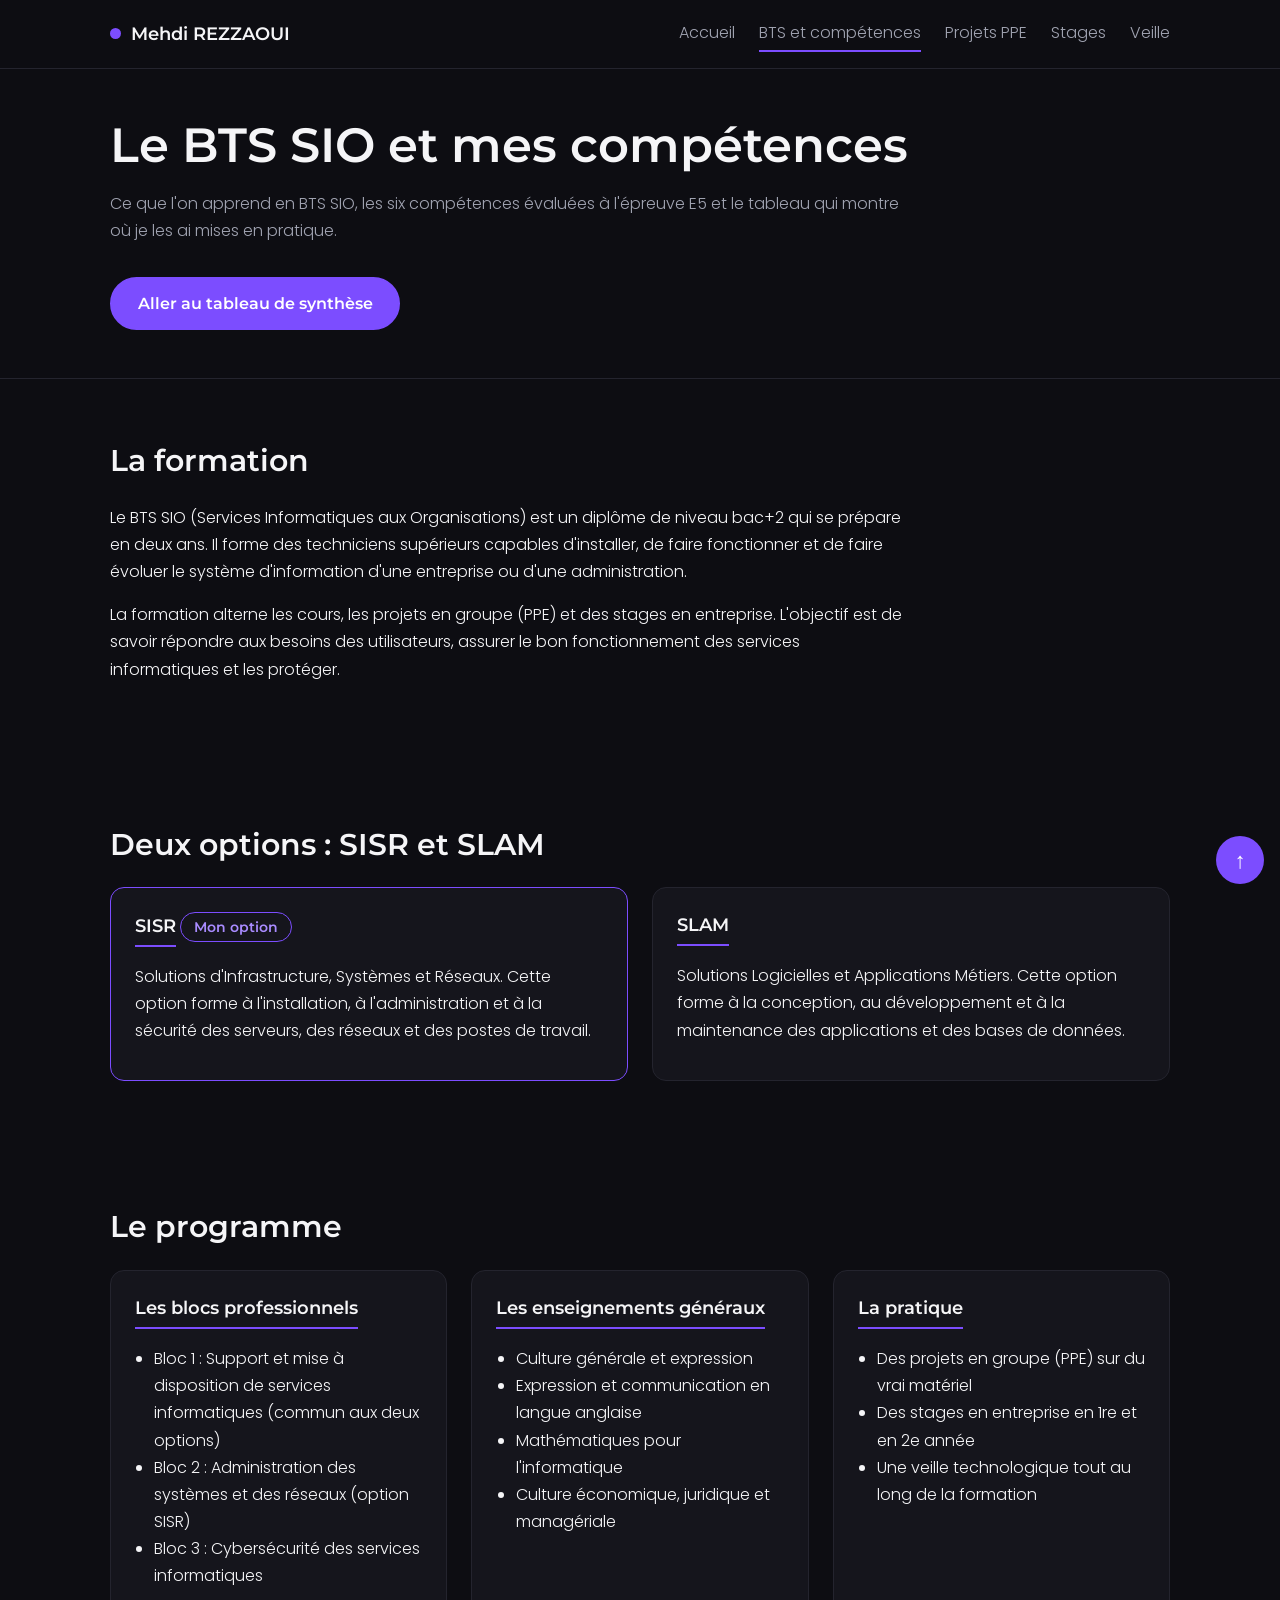
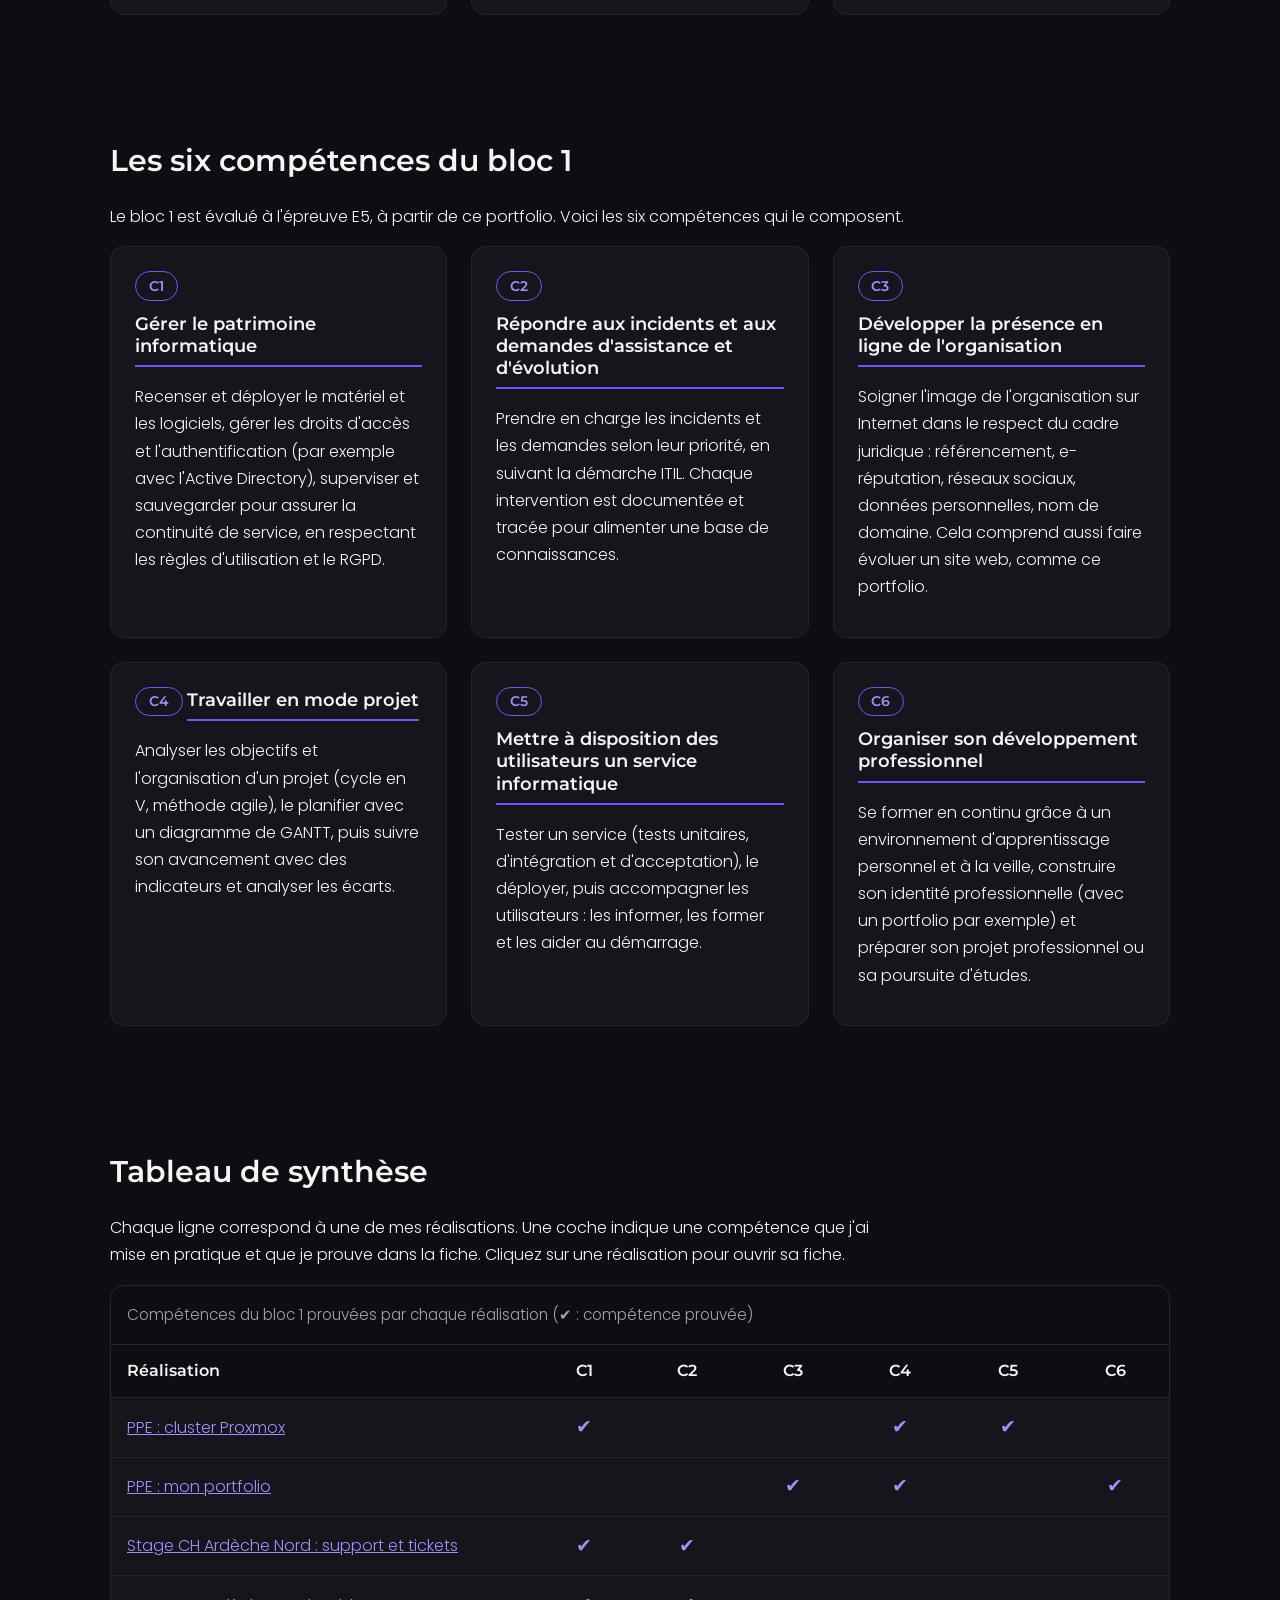
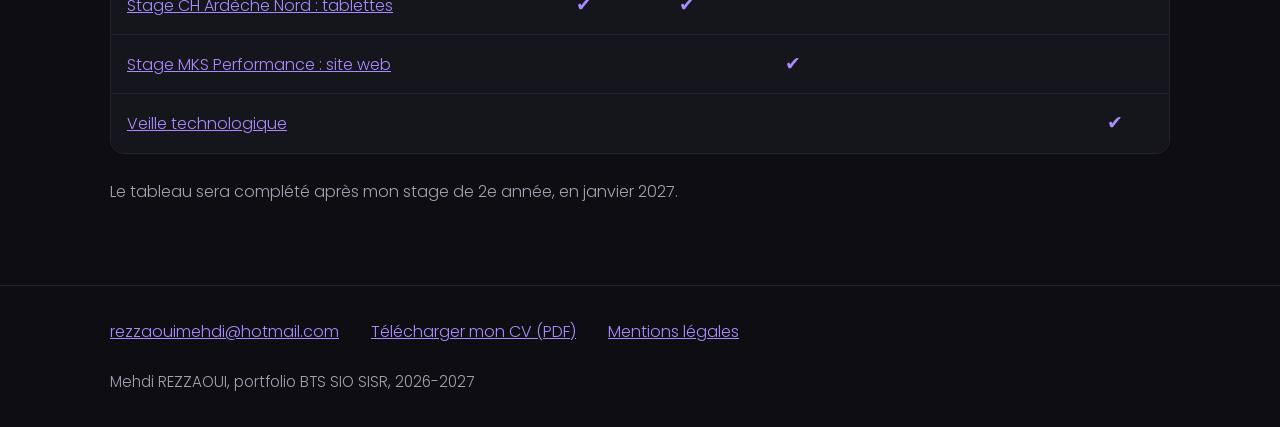
==== bts-competences.html @ 7f015b5b "Page BTS et compétences : formation, options, six compétences du bloc 1 et tableau de synthèse Co-Au" ====
<!DOCTYPE html>
<html lang="fr">
<head>
    <meta charset="UTF-8">
    <meta name="viewport" content="width=device-width, initial-scale=1.0">
    <title>BTS et compétences | Mehdi REZZAOUI | Portfolio BTS SIO SISR</title>
    <meta name="description" content="Le BTS SIO option SISR, les six compétences du bloc 1 évaluées à l'épreuve E5 et le tableau de synthèse qui les relie à mes projets et à mes stages.">

    <!-- Aperçu du lien quand on le partage (LinkedIn, messageries) -->
    <meta property="og:type" content="website">
    <meta property="og:locale" content="fr_FR">
    <meta property="og:title" content="BTS et compétences | Mehdi REZZAOUI">
    <meta property="og:description" content="Le BTS SIO option SISR, les six compétences du bloc 1 évaluées à l'épreuve E5 et le tableau de synthèse qui les relie à mes projets et à mes stages.">

    <link rel="stylesheet" href="css/style.css">
</head>
<body>

    <!-- ===== En-tête et menu (identique sur toutes les pages) ===== -->
    <header class="entete" id="haut">
        <div class="conteneur entete-contenu">
            <a href="index.html" class="nom-site"><span class="point"></span>Mehdi REZZAOUI</a>

            <button class="bouton-menu" id="bouton-menu" type="button" aria-expanded="false" aria-controls="menu">Menu</button>

            <nav class="menu" id="menu" aria-label="Menu principal">
                <ul class="menu-liste" id="menu-liste">
                    <li><a href="index.html">Accueil</a></li>
                    <li><a href="bts-competences.html" class="actif" aria-current="page">BTS et compétences</a></li>
                    <li><a href="projets-ppe.html">Projets PPE</a></li>
                    <li><a href="stages.html">Stages</a></li>
                    <li><a href="veille.html">Veille</a></li>
                </ul>
            </nav>
        </div>
    </header>

    <main>

        <!-- ===== Titre de la page ===== -->
        <section class="titre-page">
            <div class="conteneur">
                <h1>Le BTS SIO et mes compétences</h1>
                <p class="texte-large texte-secondaire">Ce que l'on apprend en BTS SIO, les six compétences évaluées à l'épreuve E5 et le tableau qui montre où je les ai mises en pratique.</p>
                <div class="boutons">
                    <a href="#synthese" class="bouton">Aller au tableau de synthèse</a>
                </div>
            </div>
        </section>

        <!-- ===== La formation ===== -->
        <section class="section" id="formation">
            <div class="conteneur">
                <h2>La formation</h2>
                <div class="texte-large">
                    <p>Le BTS SIO (Services Informatiques aux Organisations) est un diplôme de niveau bac+2 qui se prépare en deux ans. Il forme des techniciens supérieurs capables d'installer, de faire fonctionner et de faire évoluer le système d'information d'une entreprise ou d'une administration.</p>
                    <p>La formation alterne les cours, les projets en groupe (PPE) et des stages en entreprise. L'objectif est de savoir répondre aux besoins des utilisateurs, assurer le bon fonctionnement des services informatiques et les protéger.</p>
                </div>
            </div>
        </section>

        <!-- ===== Les deux options ===== -->
        <section class="section" id="options">
            <div class="conteneur">
                <h2>Deux options : SISR et SLAM</h2>
                <div class="grille">
                    <article class="carte carte-mise-en-avant">
                        <h3>SISR</h3>
                        <p class="etiquette">Mon option</p>
                        <p>Solutions d'Infrastructure, Systèmes et Réseaux. Cette option forme à l'installation, à l'administration et à la sécurité des serveurs, des réseaux et des postes de travail.</p>
                    </article>
                    <article class="carte">
                        <h3>SLAM</h3>
                        <p>Solutions Logicielles et Applications Métiers. Cette option forme à la conception, au développement et à la maintenance des applications et des bases de données.</p>
                    </article>
                </div>
            </div>
        </section>

        <!-- ===== Le programme ===== -->
        <section class="section" id="programme">
            <div class="conteneur">
                <h2>Le programme</h2>
                <div class="grille">
                    <article class="carte">
                        <h3>Les blocs professionnels</h3>
                        <ul>
                            <li>Bloc 1 : Support et mise à disposition de services informatiques (commun aux deux options)</li>
                            <li>Bloc 2 : Administration des systèmes et des réseaux (option SISR)</li>
                            <li>Bloc 3 : Cybersécurité des services informatiques</li>
                        </ul>
                    </article>
                    <article class="carte">
                        <h3>Les enseignements généraux</h3>
                        <ul>
                            <li>Culture générale et expression</li>
                            <li>Expression et communication en langue anglaise</li>
                            <li>Mathématiques pour l'informatique</li>
                            <li>Culture économique, juridique et managériale</li>
                        </ul>
                    </article>
                    <article class="carte">
                        <h3>La pratique</h3>
                        <ul>
                            <li>Des projets en groupe (PPE) sur du vrai matériel</li>
                            <li>Des stages en entreprise en 1re et en 2e année</li>
                            <li>Une veille technologique tout au long de la formation</li>
                        </ul>
                    </article>
                </div>
            </div>
        </section>

        <!-- ===== Les six compétences du bloc 1 ===== -->
        <section class="section" id="competences">
            <div class="conteneur">
                <h2>Les six compétences du bloc 1</h2>
                <p class="texte-large">Le bloc 1 est évalué à l'épreuve E5, à partir de ce portfolio. Voici les six compétences qui le composent.</p>
                <div class="grille">
                    <article class="carte" id="c1">
                        <p class="etiquette">C1</p>
                        <h3>Gérer le patrimoine informatique</h3>
                        <p>Recenser et déployer le matériel et les logiciels, gérer les droits d'accès et l'authentification (par exemple avec l'Active Directory), superviser et sauvegarder pour assurer la continuité de service, en respectant les règles d'utilisation et le RGPD.</p>
                    </article>
                    <article class="carte" id="c2">
                        <p class="etiquette">C2</p>
                        <h3>Répondre aux incidents et aux demandes d'assistance et d'évolution</h3>
                        <p>Prendre en charge les incidents et les demandes selon leur priorité, en suivant la démarche ITIL. Chaque intervention est documentée et tracée pour alimenter une base de connaissances.</p>
                    </article>
                    <article class="carte" id="c3">
                        <p class="etiquette">C3</p>
                        <h3>Développer la présence en ligne de l'organisation</h3>
                        <p>Soigner l'image de l'organisation sur Internet dans le respect du cadre juridique : référencement, e-réputation, réseaux sociaux, données personnelles, nom de domaine. Cela comprend aussi faire évoluer un site web, comme ce portfolio.</p>
                    </article>
                    <article class="carte" id="c4">
                        <p class="etiquette">C4</p>
                        <h3>Travailler en mode projet</h3>
                        <p>Analyser les objectifs et l'organisation d'un projet (cycle en V, méthode agile), le planifier avec un diagramme de GANTT, puis suivre son avancement avec des indicateurs et analyser les écarts.</p>
                    </article>
                    <article class="carte" id="c5">
                        <p class="etiquette">C5</p>
                        <h3>Mettre à disposition des utilisateurs un service informatique</h3>
                        <p>Tester un service (tests unitaires, d'intégration et d'acceptation), le déployer, puis accompagner les utilisateurs : les informer, les former et les aider au démarrage.</p>
                    </article>
                    <article class="carte" id="c6">
                        <p class="etiquette">C6</p>
                        <h3>Organiser son développement professionnel</h3>
                        <p>Se former en continu grâce à un environnement d'apprentissage personnel et à la veille, construire son identité professionnelle (avec un portfolio par exemple) et préparer son projet professionnel ou sa poursuite d'études.</p>
                    </article>
                </div>
            </div>
        </section>

        <!-- ===== Tableau de synthèse ===== -->
        <section class="section" id="synthese">
            <div class="conteneur">
                <h2>Tableau de synthèse</h2>
                <p class="texte-large">Chaque ligne correspond à une de mes réalisations. Une coche indique une compétence que j'ai mise en pratique et que je prouve dans la fiche. Cliquez sur une réalisation pour ouvrir sa fiche.</p>

                <p class="indication-mobile texte-secondaire">Faites glisser le tableau vers la gauche pour voir toutes les compétences.</p>

                <!-- Sur petit écran, le tableau défile horizontalement dans ce conteneur -->
                <div class="tableau-defilement">
                    <table class="tableau">
                        <caption>Compétences du bloc 1 prouvées par chaque réalisation (✔ : compétence prouvée)</caption>
                        <thead>
                            <tr>
                                <th scope="col" class="colonne-realisation">Réalisation</th>
                                <th scope="col">C1</th>
                                <th scope="col">C2</th>
                                <th scope="col">C3</th>
                                <th scope="col">C4</th>
                                <th scope="col">C5</th>
                                <th scope="col">C6</th>
                            </tr>
                        </thead>
                        <tbody>
                            <tr>
                                <th scope="row"><a href="projets-ppe.html#proxmox">PPE : cluster Proxmox</a></th>
                                <td class="coche">✔</td>
                                <td></td>
                                <td></td>
                                <td class="coche">✔</td>
                                <td class="coche">✔</td>
                                <td></td>
                            </tr>
                            <tr>
                                <th scope="row"><a href="projets-ppe.html#portfolio">PPE : mon portfolio</a></th>
                                <td></td>
                                <td></td>
                                <td class="coche">✔</td>
                                <td class="coche">✔</td>
                                <td></td>
                                <td class="coche">✔</td>
                            </tr>
                            <tr>
                                <th scope="row"><a href="stages.html#support">Stage CH Ardèche Nord : support et tickets</a></th>
                                <td class="coche">✔</td>
                                <td class="coche">✔</td>
                                <td></td>
                                <td></td>
                                <td></td>
                                <td></td>
                            </tr>
                            <tr>
                                <th scope="row"><a href="stages.html#tablettes">Stage CH Ardèche Nord : tablettes</a></th>
                                <td class="coche">✔</td>
                                <td class="coche">✔</td>
                                <td></td>
                                <td></td>
                                <td></td>
                                <td></td>
                            </tr>
                            <tr>
                                <th scope="row"><a href="stages.html#site-web">Stage MKS Performance : site web</a></th>
                                <td></td>
                                <td></td>
                                <td class="coche">✔</td>
                                <td></td>
                                <td></td>
                                <td></td>
                            </tr>
                            <tr>
                                <th scope="row"><a href="veille.html">Veille technologique</a></th>
                                <td></td>
                                <td></td>
                                <td></td>
                                <td></td>
                                <td></td>
                                <td class="coche">✔</td>
                            </tr>
                        </tbody>
                    </table>
                </div>

                <p class="texte-secondaire">Le tableau sera complété après mon stage de 2e année, en janvier 2027.</p>
            </div>
        </section>

    </main>

    <!-- ===== Pied de page (identique sur toutes les pages) ===== -->
    <footer class="pied">
        <div class="conteneur">
            <ul class="pied-liens">
                <li><a href="mailto:rezzaouimehdi@hotmail.com">rezzaouimehdi@hotmail.com</a></li>
                <li><a href="docs/CV_Mehdi_REZZAOUI.pdf">Télécharger mon CV (PDF)</a></li>
                <li><a href="mentions-legales.html">Mentions légales</a></li>
            </ul>
            <p>Mehdi REZZAOUI, portfolio BTS SIO SISR, 2026-2027</p>
        </div>
    </footer>

    <!-- Bouton "Retour en haut" : simple lien vers l'en-tête -->
    <a href="#haut" class="retour-haut" aria-label="Retour en haut de la page">↑</a>

    <script src="js/main.js"></script>
</body>
</html>
---- css/style.css ----
/* =========================================================
   Feuille de style du portfolio de Mehdi REZZAOUI
   Organisation : mobile first (style de base pour le mobile,
   puis media queries pour la tablette et l'ordinateur).

   Charte graphique :
   - Fond de page      #0D0D12
   - Fond des cartes   #15151C
   - Bordures          #24242E
   - Violet principal  #7C4DFF (boutons, soulignés, grand titre)
   - Violet clair      #A98BFF (liens dans le texte, plus lisible
                       sur fond sombre : contraste supérieur à 4,5:1)
   - Texte principal   #F5F5F7
   - Texte secondaire  #A0A3B1
   ========================================================= */


/* ---------- Polices hébergées avec le site ---------- */

@font-face {
    font-family: "Montserrat";
    src: url("../fonts/montserrat-latin-600-normal.woff2") format("woff2");
    font-weight: 600;
    font-style: normal;
    font-display: swap;
}

@font-face {
    font-family: "Poppins";
    src: url("../fonts/poppins-latin-200-normal.woff2") format("woff2");
    font-weight: 200;
    font-style: normal;
    font-display: swap;
}

@font-face {
    font-family: "Poppins";
    src: url("../fonts/poppins-latin-300-normal.woff2") format("woff2");
    font-weight: 300;
    font-style: normal;
    font-display: swap;
}


/* ---------- Base ---------- */

* {
    box-sizing: border-box;
}

body {
    margin: 0;
    background-color: #0D0D12;
    color: #F5F5F7;
    font-family: "Poppins", Arial, sans-serif;
    font-weight: 300;
    font-size: 1rem;
    line-height: 1.7;
}

h1,
h2,
h3 {
    font-family: "Montserrat", Arial, sans-serif;
    font-weight: 600;
    line-height: 1.2;
}

h2 {
    font-size: 1.6rem;
    margin: 0 0 1.5rem;
}

h3 {
    font-size: 1.15rem;
    margin: 0 0 1rem;
}

img {
    max-width: 100%;
    height: auto;
}

a {
    color: #A98BFF;
}

a:hover {
    color: #F5F5F7;
}

/* Contour bien visible quand on navigue au clavier */
a:focus-visible,
button:focus-visible {
    outline: 2px solid #A98BFF;
    outline-offset: 3px;
}

ul {
    padding-left: 1.2rem;
}

/* Conteneur centré qui limite la largeur du contenu */
.conteneur {
    max-width: 1100px;
    margin: 0 auto;
    padding: 0 1.25rem;
}

.texte-secondaire {
    color: #A0A3B1;
}


/* ---------- En-tête et menu ---------- */

.entete {
    border-bottom: 1px solid #24242E;
}

.entete-contenu {
    display: flex;
    justify-content: space-between;
    align-items: center;
    flex-wrap: wrap;
    padding-top: 1rem;
    padding-bottom: 1rem;
}

.nom-site {
    display: flex;
    align-items: center;
    gap: 0.6rem;
    color: #F5F5F7;
    font-family: "Montserrat", Arial, sans-serif;
    font-weight: 600;
    font-size: 1.1rem;
    text-decoration: none;
}

/* Le petit point violet à gauche du nom */
.point {
    display: inline-block;
    width: 0.7rem;
    height: 0.7rem;
    border-radius: 50%;
    background-color: #7C4DFF;
}

.bouton-menu {
    background-color: transparent;
    color: #F5F5F7;
    border: 1px solid #24242E;
    border-radius: 999px;
    padding: 0.4rem 1rem;
    font-family: "Poppins", Arial, sans-serif;
    font-size: 1rem;
    cursor: pointer;
}

/* Sur mobile, le menu passe sur une nouvelle ligne, sous le nom et le bouton */
.menu {
    width: 100%;
}

/* Sur mobile, la liste est cachée tant qu'on n'a pas cliqué sur "Menu" */
.menu-liste {
    display: none;
    list-style: none;
    margin: 1rem 0 0;
    padding: 0;
}

/* La classe "ouvert" est ajoutée au menu par le JavaScript */
.ouvert .menu-liste {
    display: block;
}

.menu-liste li {
    padding: 0.4rem 0;
}

.menu-liste a {
    display: inline-block;
    padding: 0.2rem 0;
    color: #A0A3B1;
    text-decoration: none;
}

.menu-liste a:hover {
    color: #F5F5F7;
}

/* Page active : texte clair et souligné violet */
.actif {
    color: #F5F5F7;
    border-bottom: 2px solid #7C4DFF;
}


/* ---------- Sections et cartes ---------- */

.section {
    padding: 3rem 0;
}

.grille {
    display: grid;
    grid-template-columns: repeat(auto-fit, minmax(250px, 1fr));
    gap: 1.5rem;
}

.carte {
    background-color: #15151C;
    border: 1px solid #24242E;
    border-radius: 14px;
    padding: 1.5rem;
}

/* Petit trait violet sous les titres de cartes */
.carte h3 {
    display: inline-block;
    padding-bottom: 0.5rem;
    border-bottom: 2px solid #7C4DFF;
}

.carte p {
    margin: 0 0 0.75rem;
}

.carte ul {
    margin: 0;
}

.date {
    color: #A0A3B1;
    font-size: 0.95rem;
}


/* ---------- Boutons en forme de pilule ---------- */

.boutons {
    display: flex;
    flex-wrap: wrap;
    gap: 1rem;
    margin-top: 2rem;
}

.bouton {
    display: inline-block;
    background-color: #7C4DFF;
    color: #FFFFFF;
    border: 2px solid #7C4DFF;
    border-radius: 999px;
    padding: 0.7rem 1.6rem;
    font-family: "Montserrat", Arial, sans-serif;
    font-weight: 600;
    text-decoration: none;
}

.bouton:hover {
    background-color: transparent;
    color: #F5F5F7;
}

/* Variante avec seulement le contour violet */
.bouton-contour {
    background-color: transparent;
    color: #F5F5F7;
}

.bouton-contour:hover {
    background-color: #7C4DFF;
}


/* ---------- Accueil ---------- */

.accueil {
    padding: 3.5rem 0;
    border-bottom: 1px solid #24242E;
}

.accueil-intro {
    color: #A0A3B1;
    margin: 0;
}

/* Grand titre de l'accueil en violet (texte de grande taille : contraste suffisant) */
.accueil h1 {
    color: #7C4DFF;
    font-size: clamp(2.2rem, 7vw, 4rem);
    margin: 0.5rem 0 1rem;
}

.accueil-formation {
    font-size: 1.15rem;
    margin: 0;
}


/* ---------- Titre des pages intérieures ---------- */

.titre-page {
    padding: 3rem 0;
    border-bottom: 1px solid #24242E;
}

.titre-page h1 {
    font-size: clamp(2rem, 6vw, 3rem);
    margin: 0 0 1rem;
}


/* ---------- Étiquettes (C1 à C6, "Mon option") ---------- */

.etiquette {
    display: inline-block;
    border: 1px solid #7C4DFF;
    border-radius: 999px;
    padding: 0.1rem 0.8rem;
    color: #A98BFF;
    font-family: "Montserrat", Arial, sans-serif;
    font-weight: 600;
    font-size: 0.9rem;
}

/* Carte mise en avant avec une bordure violette (mon option SISR) */
.carte-mise-en-avant {
    border-color: #7C4DFF;
}


/* ---------- Tableau de synthèse ---------- */

/* Sur mobile, le tableau est plus large que l'écran : il défile dans son conteneur */
.tableau-defilement {
    overflow-x: auto;
    margin-bottom: 1.5rem;
    border: 1px solid #24242E;
    border-radius: 14px;
}

.tableau {
    width: 100%;
    min-width: 520px;
    border-collapse: collapse;
    font-size: 0.9rem;
    background-color: #15151C;
}

.tableau caption {
    padding: 1rem;
    text-align: left;
    color: #A0A3B1;
    font-size: 0.95rem;
}

.tableau th,
.tableau td {
    padding: 0.6rem 0.5rem;
    border-top: 1px solid #24242E;
    text-align: center;
}

.tableau thead th {
    font-family: "Montserrat", Arial, sans-serif;
    font-weight: 600;
    background-color: #0D0D12;
}

/* Première colonne : le nom de la réalisation, aligné à gauche */
.tableau tbody th,
.tableau .colonne-realisation {
    width: 40%;
    text-align: left;
    font-weight: 300;
}

.coche {
    color: #A98BFF;
    font-size: 1.2rem;
}


/* ---------- Pied de page ---------- */

.pied {
    border-top: 1px solid #24242E;
    padding: 2rem 0;
    color: #A0A3B1;
}

.pied-liens {
    display: flex;
    flex-direction: column;
    gap: 0.75rem;
    list-style: none;
    margin: 0 0 1.5rem;
    padding: 0;
}

.pied p {
    margin: 0;
    font-size: 0.95rem;
}


/* ---------- Bouton "Retour en haut" ---------- */

.retour-haut {
    position: fixed;
    right: 1rem;
    bottom: 1rem;
    width: 3rem;
    height: 3rem;
    display: flex;
    justify-content: center;
    align-items: center;
    background-color: #7C4DFF;
    color: #FFFFFF;
    border-radius: 50%;
    font-size: 1.4rem;
    text-decoration: none;
}

.retour-haut:hover {
    color: #FFFFFF;
    background-color: #24242E;
}


/* =========================================================
   Tablette : à partir de 768 px
   ========================================================= */

@media (min-width: 768px) {

    /* Le bouton "Menu" n'est plus utile : les liens sont toujours visibles */
    .bouton-menu {
        display: none;
    }

    .menu {
        width: auto;
    }

    .menu-liste,
    .ouvert .menu-liste {
        display: flex;
        gap: 1.5rem;
        margin: 0;
    }

    .menu-liste li {
        padding: 0;
    }

    .section {
        padding: 4rem 0;
    }

    h2 {
        font-size: 1.9rem;
    }

    .accueil {
        padding: 5rem 0;
    }

    /* Le tableau tient en entier : plus besoin de l'indication de défilement */
    .indication-mobile {
        display: none;
    }

    .tableau {
        font-size: 1rem;
    }

    .tableau th,
    .tableau td {
        padding: 0.8rem 1rem;
    }

    .pied-liens {
        flex-direction: row;
        flex-wrap: wrap;
        gap: 2rem;
    }
}


/* =========================================================
   Ordinateur : à partir de 1024 px
   ========================================================= */

@media (min-width: 1024px) {

    .accueil {
        padding: 7rem 0;
    }

    .accueil-formation {
        font-size: 1.3rem;
    }

    .texte-large {
        max-width: 75%;
    }
}
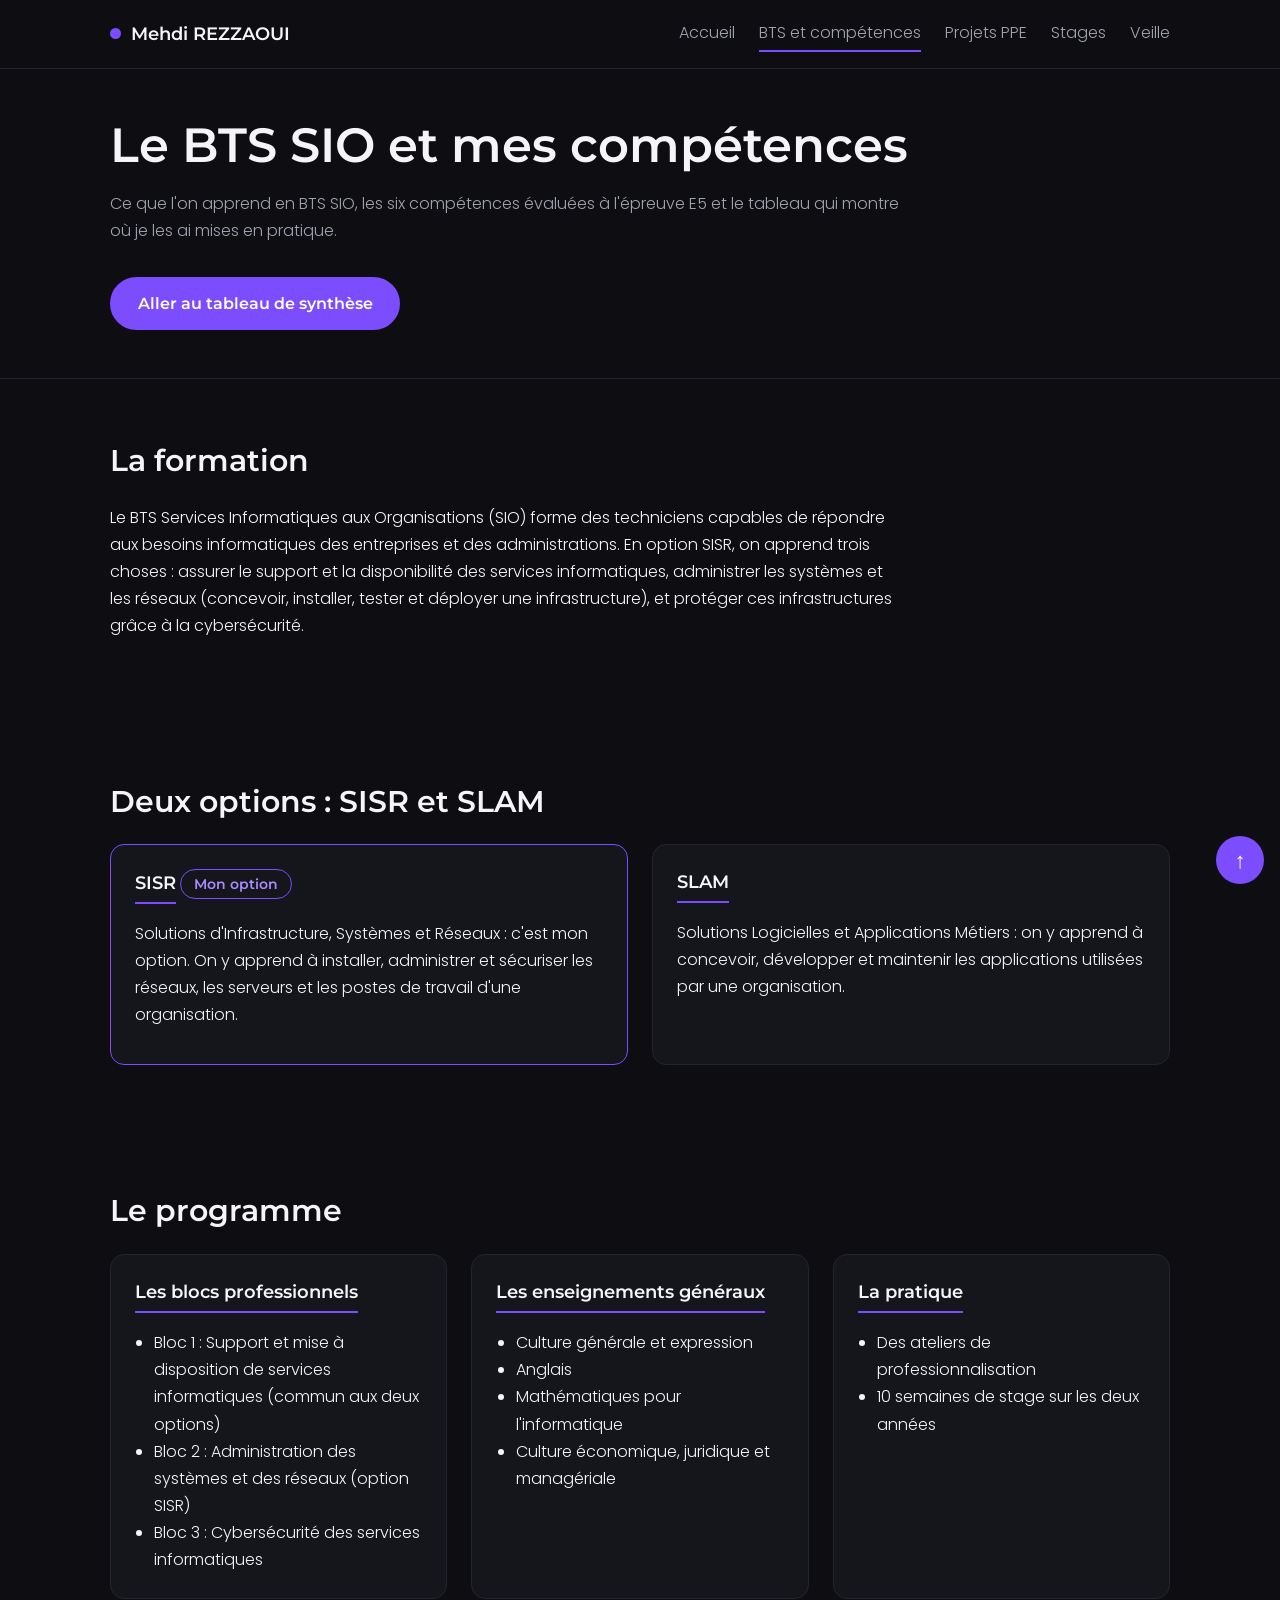
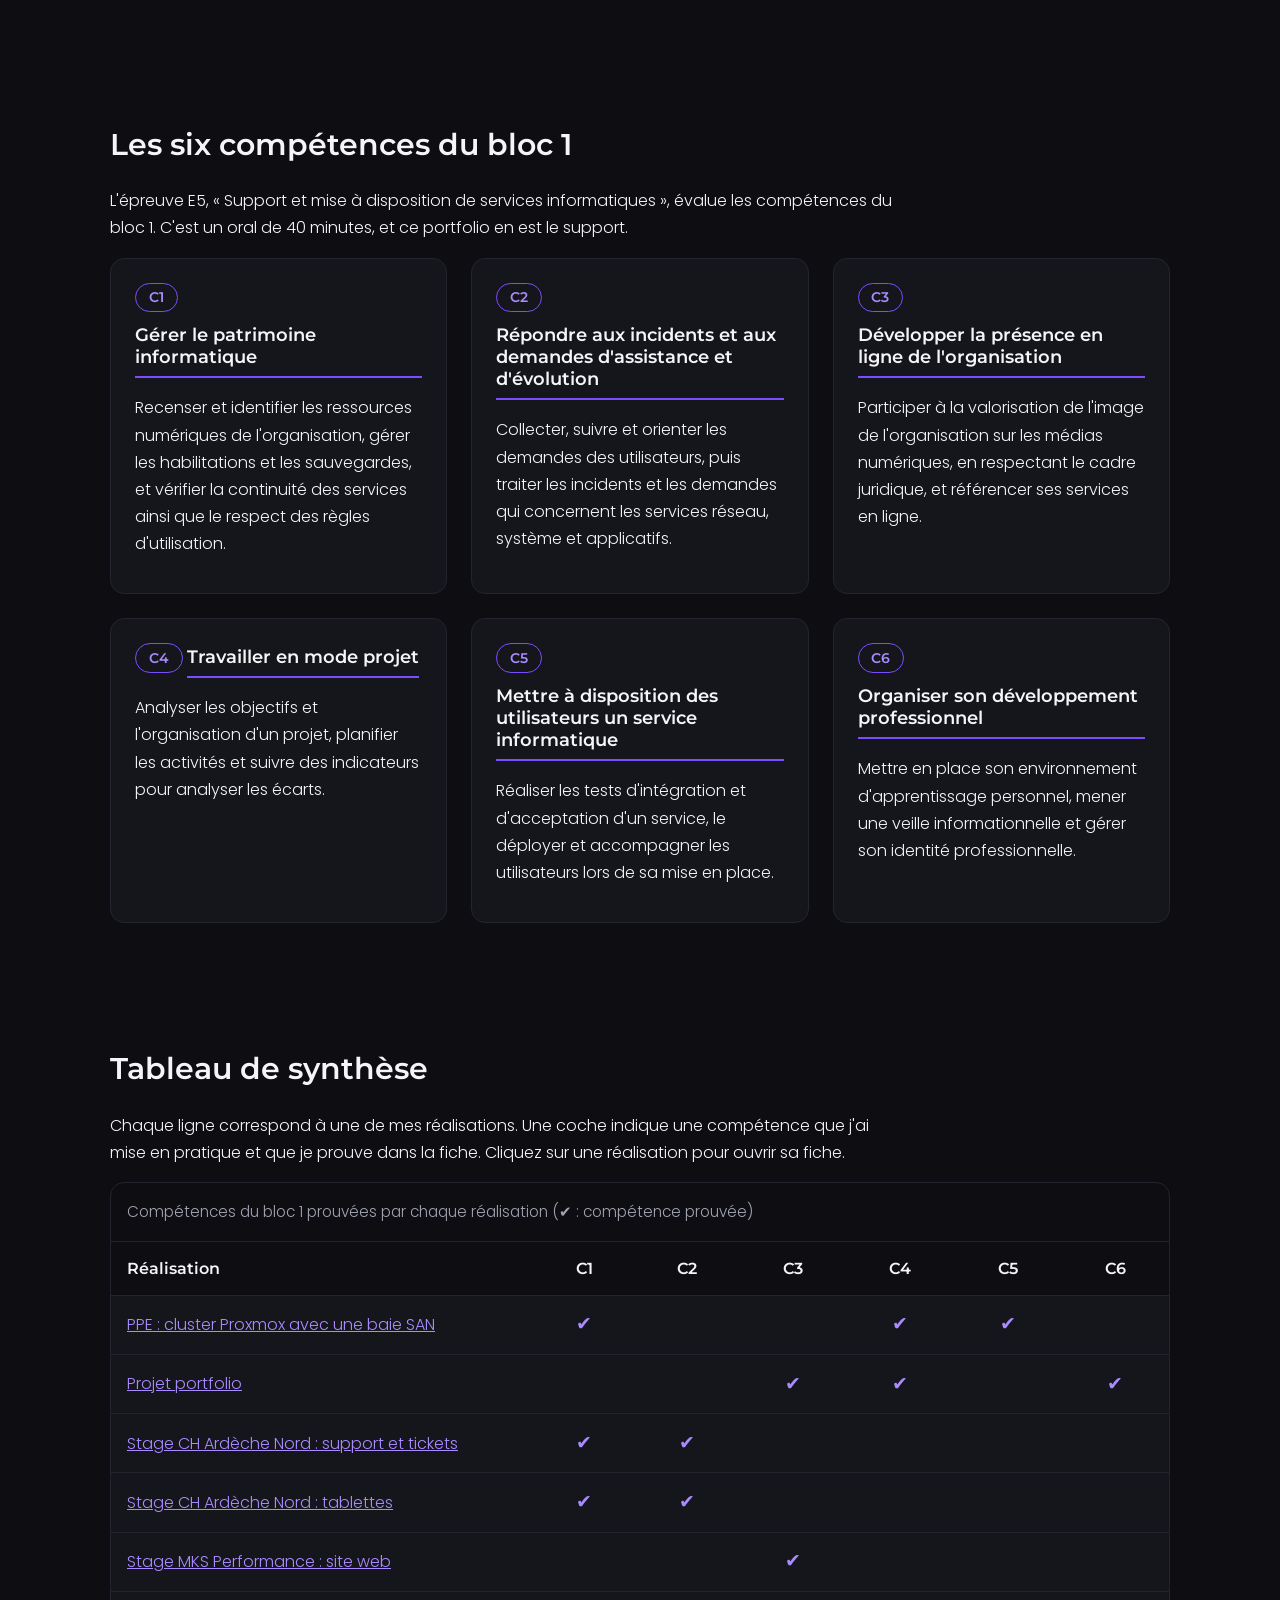
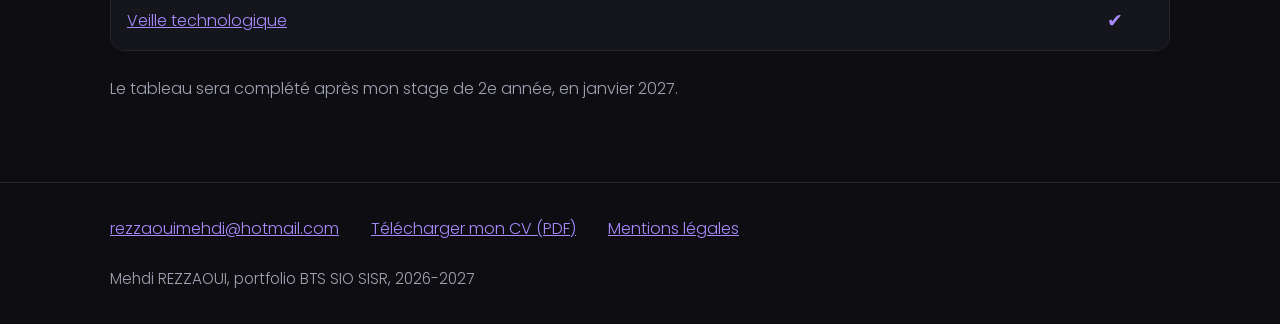
==== commit 15dffa45: "Fiches Proxmox et Portfolio reprises du dossier de conception, textes de la page BTS Co-Authored-By:" ====
--- a/bts-competences.html
+++ b/bts-competences.html
@@ -53,8 +53,7 @@
             <div class="conteneur">
                 <h2>La formation</h2>
                 <div class="texte-large">
-                    <p>Le BTS SIO (Services Informatiques aux Organisations) est un diplôme de niveau bac+2 qui se prépare en deux ans. Il forme des techniciens supérieurs capables d'installer, de faire fonctionner et de faire évoluer le système d'information d'une entreprise ou d'une administration.</p>
-                    <p>La formation alterne les cours, les projets en groupe (PPE) et des stages en entreprise. L'objectif est de savoir répondre aux besoins des utilisateurs, assurer le bon fonctionnement des services informatiques et les protéger.</p>
+                    <p>Le BTS Services Informatiques aux Organisations (SIO) forme des techniciens capables de répondre aux besoins informatiques des entreprises et des administrations. En option SISR, on apprend trois choses : assurer le support et la disponibilité des services informatiques, administrer les systèmes et les réseaux (concevoir, installer, tester et déployer une infrastructure), et protéger ces infrastructures grâce à la cybersécurité.</p>
                 </div>
             </div>
         </section>
@@ -67,11 +66,11 @@
                     <article class="carte carte-mise-en-avant">
                         <h3>SISR</h3>
                         <p class="etiquette">Mon option</p>
-                        <p>Solutions d'Infrastructure, Systèmes et Réseaux. Cette option forme à l'installation, à l'administration et à la sécurité des serveurs, des réseaux et des postes de travail.</p>
+                        <p>Solutions d'Infrastructure, Systèmes et Réseaux : c'est mon option. On y apprend à installer, administrer et sécuriser les réseaux, les serveurs et les postes de travail d'une organisation.</p>
                     </article>
                     <article class="carte">
                         <h3>SLAM</h3>
-                        <p>Solutions Logicielles et Applications Métiers. Cette option forme à la conception, au développement et à la maintenance des applications et des bases de données.</p>
+                        <p>Solutions Logicielles et Applications Métiers : on y apprend à concevoir, développer et maintenir les applications utilisées par une organisation.</p>
                     </article>
                 </div>
             </div>
@@ -94,7 +93,7 @@
                         <h3>Les enseignements généraux</h3>
                         <ul>
                             <li>Culture générale et expression</li>
-                            <li>Expression et communication en langue anglaise</li>
+                            <li>Anglais</li>
                             <li>Mathématiques pour l'informatique</li>
                             <li>Culture économique, juridique et managériale</li>
                         </ul>
@@ -102,9 +101,8 @@
                     <article class="carte">
                         <h3>La pratique</h3>
                         <ul>
-                            <li>Des projets en groupe (PPE) sur du vrai matériel</li>
-                            <li>Des stages en entreprise en 1re et en 2e année</li>
-                            <li>Une veille technologique tout au long de la formation</li>
+                            <li>Des ateliers de professionnalisation</li>
+                            <li>10 semaines de stage sur les deux années</li>
                         </ul>
                     </article>
                 </div>
@@ -115,37 +113,37 @@
         <section class="section" id="competences">
             <div class="conteneur">
                 <h2>Les six compétences du bloc 1</h2>
-                <p class="texte-large">Le bloc 1 est évalué à l'épreuve E5, à partir de ce portfolio. Voici les six compétences qui le composent.</p>
+                <p class="texte-large">L'épreuve E5, « Support et mise à disposition de services informatiques », évalue les compétences du bloc 1. C'est un oral de 40 minutes, et ce portfolio en est le support.</p>
                 <div class="grille">
                     <article class="carte" id="c1">
                         <p class="etiquette">C1</p>
                         <h3>Gérer le patrimoine informatique</h3>
-                        <p>Recenser et déployer le matériel et les logiciels, gérer les droits d'accès et l'authentification (par exemple avec l'Active Directory), superviser et sauvegarder pour assurer la continuité de service, en respectant les règles d'utilisation et le RGPD.</p>
+                        <p>Recenser et identifier les ressources numériques de l'organisation, gérer les habilitations et les sauvegardes, et vérifier la continuité des services ainsi que le respect des règles d'utilisation.</p>
                     </article>
                     <article class="carte" id="c2">
                         <p class="etiquette">C2</p>
                         <h3>Répondre aux incidents et aux demandes d'assistance et d'évolution</h3>
-                        <p>Prendre en charge les incidents et les demandes selon leur priorité, en suivant la démarche ITIL. Chaque intervention est documentée et tracée pour alimenter une base de connaissances.</p>
+                        <p>Collecter, suivre et orienter les demandes des utilisateurs, puis traiter les incidents et les demandes qui concernent les services réseau, système et applicatifs.</p>
                     </article>
                     <article class="carte" id="c3">
                         <p class="etiquette">C3</p>
                         <h3>Développer la présence en ligne de l'organisation</h3>
-                        <p>Soigner l'image de l'organisation sur Internet dans le respect du cadre juridique : référencement, e-réputation, réseaux sociaux, données personnelles, nom de domaine. Cela comprend aussi faire évoluer un site web, comme ce portfolio.</p>
+                        <p>Participer à la valorisation de l'image de l'organisation sur les médias numériques, en respectant le cadre juridique, et référencer ses services en ligne.</p>
                     </article>
                     <article class="carte" id="c4">
                         <p class="etiquette">C4</p>
                         <h3>Travailler en mode projet</h3>
-                        <p>Analyser les objectifs et l'organisation d'un projet (cycle en V, méthode agile), le planifier avec un diagramme de GANTT, puis suivre son avancement avec des indicateurs et analyser les écarts.</p>
+                        <p>Analyser les objectifs et l'organisation d'un projet, planifier les activités et suivre des indicateurs pour analyser les écarts.</p>
                     </article>
                     <article class="carte" id="c5">
                         <p class="etiquette">C5</p>
                         <h3>Mettre à disposition des utilisateurs un service informatique</h3>
-                        <p>Tester un service (tests unitaires, d'intégration et d'acceptation), le déployer, puis accompagner les utilisateurs : les informer, les former et les aider au démarrage.</p>
+                        <p>Réaliser les tests d'intégration et d'acceptation d'un service, le déployer et accompagner les utilisateurs lors de sa mise en place.</p>
                     </article>
                     <article class="carte" id="c6">
                         <p class="etiquette">C6</p>
                         <h3>Organiser son développement professionnel</h3>
-                        <p>Se former en continu grâce à un environnement d'apprentissage personnel et à la veille, construire son identité professionnelle (avec un portfolio par exemple) et préparer son projet professionnel ou sa poursuite d'études.</p>
+                        <p>Mettre en place son environnement d'apprentissage personnel, mener une veille informationnelle et gérer son identité professionnelle.</p>
                     </article>
                 </div>
             </div>
@@ -176,16 +174,16 @@
                         </thead>
                         <tbody>
                             <tr>
-                                <th scope="row"><a href="projets-ppe.html#proxmox">PPE : cluster Proxmox</a></th>
-                                <td class="coche">✔</td>
-                                <td></td>
-                                <td></td>
-                                <td class="coche">✔</td>
-                                <td class="coche">✔</td>
-                                <td></td>
-                            </tr>
-                            <tr>
-                                <th scope="row"><a href="projets-ppe.html#portfolio">PPE : mon portfolio</a></th>
+                                <th scope="row"><a href="projets-ppe.html#proxmox">PPE : cluster Proxmox avec une baie SAN</a></th>
+                                <td class="coche">✔</td>
+                                <td></td>
+                                <td></td>
+                                <td class="coche">✔</td>
+                                <td class="coche">✔</td>
+                                <td></td>
+                            </tr>
+                            <tr>
+                                <th scope="row"><a href="projets-ppe.html#portfolio">Projet portfolio</a></th>
                                 <td></td>
                                 <td></td>
                                 <td class="coche">✔</td>
--- a/css/style.css
+++ b/css/style.css
@@ -384,6 +384,144 @@
 }
 
 
+/* ---------- Filtre des projets par compétence ---------- */
+
+.filtres {
+    display: flex;
+    flex-wrap: wrap;
+    gap: 0.6rem;
+    margin-bottom: 2rem;
+}
+
+.filtre {
+    background-color: transparent;
+    color: #F5F5F7;
+    border: 1px solid #7C4DFF;
+    border-radius: 999px;
+    padding: 0.4rem 1.1rem;
+    font-family: "Montserrat", Arial, sans-serif;
+    font-weight: 600;
+    font-size: 0.95rem;
+    cursor: pointer;
+}
+
+.filtre:hover {
+    background-color: #24242E;
+}
+
+/* Bouton du filtre sélectionné (classe ajoutée par le JavaScript) */
+.filtre-actif,
+.filtre-actif:hover {
+    background-color: #7C4DFF;
+    color: #FFFFFF;
+}
+
+/* Grille des projets : avec auto-fill, les colonnes vides gardent leur place.
+   Une carte seule après un filtre ne s'étire donc pas sur toute la largeur. */
+.grille-projets {
+    grid-template-columns: repeat(auto-fill, minmax(250px, 1fr));
+}
+
+/* Élément masqué par le JavaScript */
+.cache {
+    display: none;
+}
+
+.liste-etiquettes {
+    display: flex;
+    flex-wrap: wrap;
+    gap: 0.4rem;
+}
+
+
+/* ---------- Fiches projets et missions ---------- */
+
+.fiche {
+    border-top: 1px solid #24242E;
+}
+
+.fiche-partie {
+    margin-top: 2.5rem;
+}
+
+/* Titres des 7 parties de la fiche, avec le trait violet */
+.fiche-partie h3 {
+    display: inline-block;
+    padding-bottom: 0.5rem;
+    border-bottom: 2px solid #7C4DFF;
+}
+
+h4 {
+    font-family: "Montserrat", Arial, sans-serif;
+    font-weight: 600;
+    font-size: 1.05rem;
+    margin: 2rem 0 0.75rem;
+}
+
+.carte h4 {
+    margin-top: 0;
+}
+
+.fiche h4 .etiquette {
+    margin-left: 0.4rem;
+    font-size: 0.8rem;
+}
+
+/* Blocs de commandes et de code */
+.code {
+    background-color: #15151C;
+    border: 1px solid #24242E;
+    border-radius: 14px;
+    padding: 1rem 1.25rem;
+    overflow-x: auto;
+    font-size: 0.9rem;
+    line-height: 1.6;
+}
+
+code {
+    font-family: Consolas, Menlo, "Courier New", monospace;
+    color: #F5F5F7;
+}
+
+/* Images avec leur légende */
+.figure {
+    margin: 1.5rem 0;
+}
+
+.figure img {
+    display: block;
+    border: 1px solid #24242E;
+    border-radius: 14px;
+}
+
+.figure figcaption {
+    margin-top: 0.5rem;
+    color: #A0A3B1;
+    font-size: 0.95rem;
+}
+
+/* Image en hauteur (photo) : on limite sa largeur */
+.figure-etroite {
+    max-width: 360px;
+}
+
+/* Liste d'outils affichée en pastilles */
+.liste-outils {
+    display: flex;
+    flex-wrap: wrap;
+    gap: 0.6rem;
+    list-style: none;
+    padding: 0;
+}
+
+.liste-outils li {
+    background-color: #15151C;
+    border: 1px solid #24242E;
+    border-radius: 999px;
+    padding: 0.3rem 1rem;
+}
+
+
 /* ---------- Pied de page ---------- */
 
 .pied {
@@ -508,4 +646,9 @@
     .texte-large {
         max-width: 75%;
     }
-}
+
+    /* Lignes de texte moins longues dans les fiches, plus faciles à lire */
+    .fiche-partie {
+        max-width: 850px;
+    }
+}
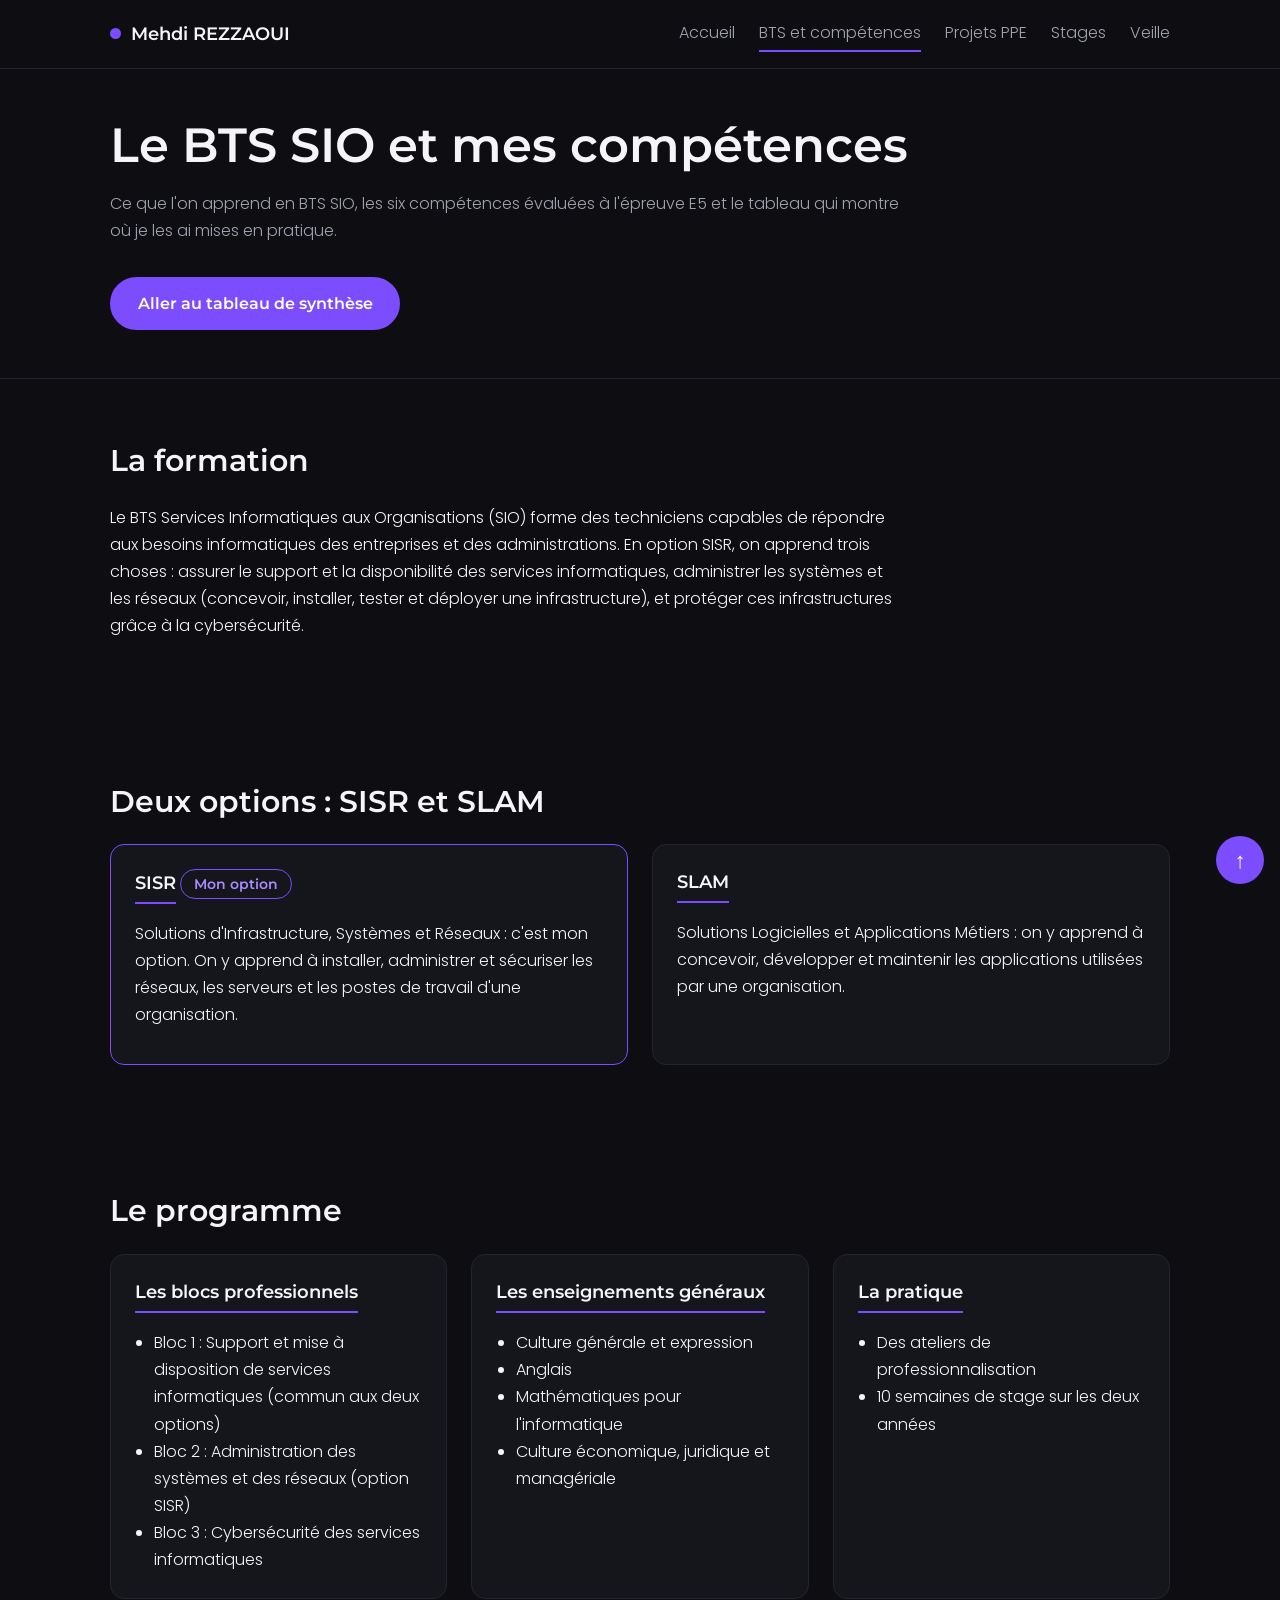
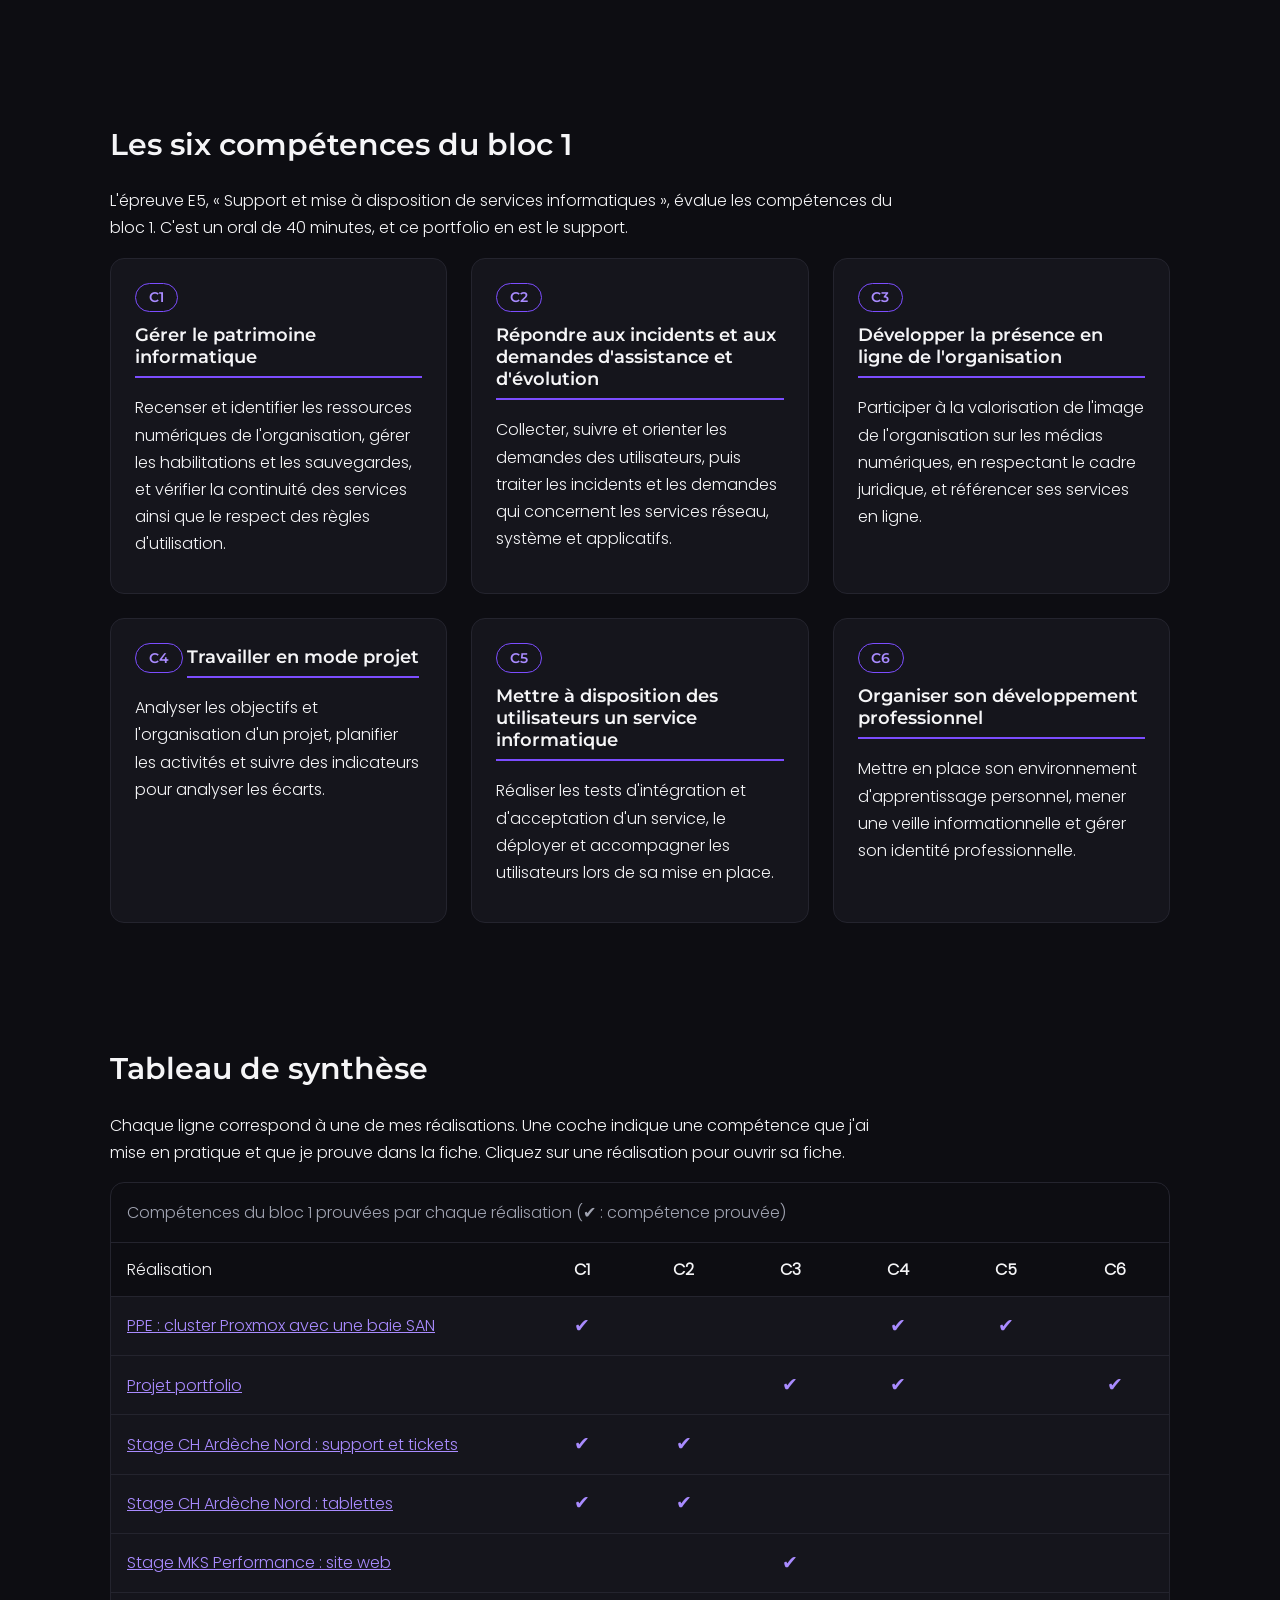
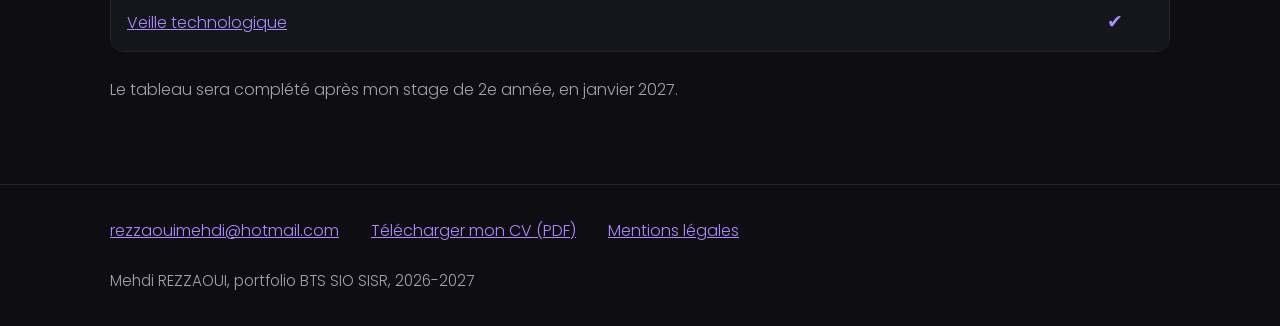
==== commit 0747506f: "Suppression du JavaScript et simplification du code Le menu n'a plus de bouton sur mobile (les liens" ====
--- a/bts-competences.html
+++ b/bts-competences.html
@@ -6,25 +6,24 @@
     <title>BTS et compétences | Mehdi REZZAOUI | Portfolio BTS SIO SISR</title>
     <meta name="description" content="Le BTS SIO option SISR, les six compétences du bloc 1 évaluées à l'épreuve E5 et le tableau de synthèse qui les relie à mes projets et à mes stages.">
 
-    <!-- Aperçu du lien quand on le partage (LinkedIn, messageries) -->
+    <!-- Aperçu pour LinkedIn -->
     <meta property="og:type" content="website">
     <meta property="og:locale" content="fr_FR">
     <meta property="og:title" content="BTS et compétences | Mehdi REZZAOUI">
     <meta property="og:description" content="Le BTS SIO option SISR, les six compétences du bloc 1 évaluées à l'épreuve E5 et le tableau de synthèse qui les relie à mes projets et à mes stages.">
 
+    <link rel="icon" href="img/favicon.svg" type="image/svg+xml">
     <link rel="stylesheet" href="css/style.css">
 </head>
 <body>
 
-    <!-- ===== En-tête et menu (identique sur toutes les pages) ===== -->
+    <!-- En-tête -->
     <header class="entete" id="haut">
         <div class="conteneur entete-contenu">
             <a href="index.html" class="nom-site"><span class="point"></span>Mehdi REZZAOUI</a>
 
-            <button class="bouton-menu" id="bouton-menu" type="button" aria-expanded="false" aria-controls="menu">Menu</button>
-
-            <nav class="menu" id="menu" aria-label="Menu principal">
-                <ul class="menu-liste" id="menu-liste">
+            <nav>
+                <ul class="menu-liste">
                     <li><a href="index.html">Accueil</a></li>
                     <li><a href="bts-competences.html" class="actif" aria-current="page">BTS et compétences</a></li>
                     <li><a href="projets-ppe.html">Projets PPE</a></li>
@@ -37,7 +36,7 @@
 
     <main>
 
-        <!-- ===== Titre de la page ===== -->
+        <!-- Titre de la page -->
         <section class="titre-page">
             <div class="conteneur">
                 <h1>Le BTS SIO et mes compétences</h1>
@@ -48,7 +47,7 @@
             </div>
         </section>
 
-        <!-- ===== La formation ===== -->
+        <!-- La formation -->
         <section class="section" id="formation">
             <div class="conteneur">
                 <h2>La formation</h2>
@@ -58,12 +57,12 @@
             </div>
         </section>
 
-        <!-- ===== Les deux options ===== -->
+        <!-- Les deux options -->
         <section class="section" id="options">
             <div class="conteneur">
                 <h2>Deux options : SISR et SLAM</h2>
                 <div class="grille">
-                    <article class="carte carte-mise-en-avant">
+                    <article class="carte carte-violette">
                         <h3>SISR</h3>
                         <p class="etiquette">Mon option</p>
                         <p>Solutions d'Infrastructure, Systèmes et Réseaux : c'est mon option. On y apprend à installer, administrer et sécuriser les réseaux, les serveurs et les postes de travail d'une organisation.</p>
@@ -76,7 +75,7 @@
             </div>
         </section>
 
-        <!-- ===== Le programme ===== -->
+        <!-- Le programme -->
         <section class="section" id="programme">
             <div class="conteneur">
                 <h2>Le programme</h2>
@@ -109,7 +108,7 @@
             </div>
         </section>
 
-        <!-- ===== Les six compétences du bloc 1 ===== -->
+        <!-- Les six compétences du bloc 1 -->
         <section class="section" id="competences">
             <div class="conteneur">
                 <h2>Les six compétences du bloc 1</h2>
@@ -149,7 +148,7 @@
             </div>
         </section>
 
-        <!-- ===== Tableau de synthèse ===== -->
+        <!-- Tableau de synthèse -->
         <section class="section" id="synthese">
             <div class="conteneur">
                 <h2>Tableau de synthèse</h2>
@@ -157,7 +156,7 @@
 
                 <p class="indication-mobile texte-secondaire">Faites glisser le tableau vers la gauche pour voir toutes les compétences.</p>
 
-                <!-- Sur petit écran, le tableau défile horizontalement dans ce conteneur -->
+                <!-- le tableau défile sur mobile -->
                 <div class="tableau-defilement">
                     <table class="tableau">
                         <caption>Compétences du bloc 1 prouvées par chaque réalisation (✔ : compétence prouvée)</caption>
@@ -237,7 +236,7 @@
 
     </main>
 
-    <!-- ===== Pied de page (identique sur toutes les pages) ===== -->
+    <!-- Pied de page -->
     <footer class="pied">
         <div class="conteneur">
             <ul class="pied-liens">
@@ -249,9 +248,8 @@
         </div>
     </footer>
 
-    <!-- Bouton "Retour en haut" : simple lien vers l'en-tête -->
+    <!-- Retour en haut -->
     <a href="#haut" class="retour-haut" aria-label="Retour en haut de la page">↑</a>
 
-    <script src="js/main.js"></script>
 </body>
 </html>
--- a/css/style.css
+++ b/css/style.css
@@ -1,27 +1,21 @@
-/* =========================================================
-   Feuille de style du portfolio de Mehdi REZZAOUI
-   Organisation : mobile first (style de base pour le mobile,
-   puis media queries pour la tablette et l'ordinateur).
-
-   Charte graphique :
-   - Fond de page      #0D0D12
-   - Fond des cartes   #15151C
-   - Bordures          #24242E
-   - Violet principal  #7C4DFF (boutons, soulignés, grand titre)
-   - Violet clair      #A98BFF (liens dans le texte, plus lisible
-                       sur fond sombre : contraste supérieur à 4,5:1)
-   - Texte principal   #F5F5F7
-   - Texte secondaire  #A0A3B1
-   ========================================================= */
-
-
-/* ---------- Polices hébergées avec le site ---------- */
+/* =========================================
+   Portfolio Mehdi REZZAOUI - feuille de style
+   Mobile first : style de base pour le téléphone,
+   puis media queries pour tablette et ordinateur.
+
+   Couleurs :
+   #0D0D12 fond de page / #15151C fond des cartes / #24242E bordures
+   #7C4DFF violet / #A98BFF violet clair (liens)
+   #F5F5F7 texte / #A0A3B1 texte secondaire
+   ========================================= */
+
+
+/* ---------- Polices ---------- */
 
 @font-face {
     font-family: "Montserrat";
     src: url("../fonts/montserrat-latin-600-normal.woff2") format("woff2");
     font-weight: 600;
-    font-style: normal;
     font-display: swap;
 }
 
@@ -29,7 +23,6 @@
     font-family: "Poppins";
     src: url("../fonts/poppins-latin-200-normal.woff2") format("woff2");
     font-weight: 200;
-    font-style: normal;
     font-display: swap;
 }
 
@@ -37,12 +30,11 @@
     font-family: "Poppins";
     src: url("../fonts/poppins-latin-300-normal.woff2") format("woff2");
     font-weight: 300;
-    font-style: normal;
     font-display: swap;
 }
 
 
-/* ---------- Base ---------- */
+/* ---------- Général ---------- */
 
 * {
     box-sizing: border-box;
@@ -60,7 +52,8 @@
 
 h1,
 h2,
-h3 {
+h3,
+h4 {
     font-family: "Montserrat", Arial, sans-serif;
     font-weight: 600;
     line-height: 1.2;
@@ -76,6 +69,11 @@
     margin: 0 0 1rem;
 }
 
+h4 {
+    font-size: 1.05rem;
+    margin: 2rem 0 0.75rem;
+}
+
 img {
     max-width: 100%;
     height: auto;
@@ -89,9 +87,8 @@
     color: #F5F5F7;
 }
 
-/* Contour bien visible quand on navigue au clavier */
-a:focus-visible,
-button:focus-visible {
+/* contour visible quand on navigue au clavier */
+a:focus {
     outline: 2px solid #A98BFF;
     outline-offset: 3px;
 }
@@ -100,7 +97,6 @@
     padding-left: 1.2rem;
 }
 
-/* Conteneur centré qui limite la largeur du contenu */
 .conteneur {
     max-width: 1100px;
     margin: 0 auto;
@@ -118,6 +114,7 @@
     border-bottom: 1px solid #24242E;
 }
 
+/* le nom à gauche, le menu à droite (le menu passe dessous sur mobile) */
 .entete-contenu {
     display: flex;
     justify-content: space-between;
@@ -138,7 +135,7 @@
     text-decoration: none;
 }
 
-/* Le petit point violet à gauche du nom */
+/* point violet devant le nom */
 .point {
     display: inline-block;
     width: 0.7rem;
@@ -147,37 +144,13 @@
     background-color: #7C4DFF;
 }
 
-.bouton-menu {
-    background-color: transparent;
-    color: #F5F5F7;
-    border: 1px solid #24242E;
-    border-radius: 999px;
-    padding: 0.4rem 1rem;
-    font-family: "Poppins", Arial, sans-serif;
-    font-size: 1rem;
-    cursor: pointer;
-}
-
-/* Sur mobile, le menu passe sur une nouvelle ligne, sous le nom et le bouton */
-.menu {
-    width: 100%;
-}
-
-/* Sur mobile, la liste est cachée tant qu'on n'a pas cliqué sur "Menu" */
 .menu-liste {
-    display: none;
+    display: flex;
+    flex-wrap: wrap;
+    gap: 0.5rem 1.25rem;
     list-style: none;
-    margin: 1rem 0 0;
+    margin: 0.75rem 0 0;
     padding: 0;
-}
-
-/* La classe "ouvert" est ajoutée au menu par le JavaScript */
-.ouvert .menu-liste {
-    display: block;
-}
-
-.menu-liste li {
-    padding: 0.4rem 0;
 }
 
 .menu-liste a {
@@ -191,7 +164,7 @@
     color: #F5F5F7;
 }
 
-/* Page active : texte clair et souligné violet */
+/* page en cours */
 .actif {
     color: #F5F5F7;
     border-bottom: 2px solid #7C4DFF;
@@ -217,13 +190,23 @@
     padding: 1.5rem;
 }
 
-/* Petit trait violet sous les titres de cartes */
-.carte h3 {
+/* trait violet sous le titre des cartes */
+.carte h3,
+.titre-carte {
     display: inline-block;
     padding-bottom: 0.5rem;
     border-bottom: 2px solid #7C4DFF;
 }
 
+.titre-carte {
+    font-size: 1.15rem;
+    margin: 0 0 1rem;
+}
+
+.carte h4 {
+    margin-top: 0;
+}
+
 .carte p {
     margin: 0 0 0.75rem;
 }
@@ -232,13 +215,29 @@
     margin: 0;
 }
 
+.carte-violette {
+    border-color: #7C4DFF;
+}
+
 .date {
     color: #A0A3B1;
     font-size: 0.95rem;
 }
 
-
-/* ---------- Boutons en forme de pilule ---------- */
+/* petites pastilles C1, C2... */
+.etiquette {
+    display: inline-block;
+    border: 1px solid #7C4DFF;
+    border-radius: 999px;
+    padding: 0.1rem 0.8rem;
+    color: #A98BFF;
+    font-family: "Montserrat", Arial, sans-serif;
+    font-weight: 600;
+    font-size: 0.9rem;
+}
+
+
+/* ---------- Boutons ---------- */
 
 .boutons {
     display: flex;
@@ -264,7 +263,6 @@
     color: #F5F5F7;
 }
 
-/* Variante avec seulement le contour violet */
 .bouton-contour {
     background-color: transparent;
     color: #F5F5F7;
@@ -275,7 +273,7 @@
 }
 
 
-/* ---------- Accueil ---------- */
+/* ---------- Haut des pages ---------- */
 
 .accueil {
     padding: 3.5rem 0;
@@ -287,7 +285,6 @@
     margin: 0;
 }
 
-/* Grand titre de l'accueil en violet (texte de grande taille : contraste suffisant) */
 .accueil h1 {
     color: #7C4DFF;
     font-size: clamp(2.2rem, 7vw, 4rem);
@@ -299,8 +296,22 @@
     margin: 0;
 }
 
-
-/* ---------- Titre des pages intérieures ---------- */
+/* logo à côté du nom de l'école */
+.etablissement {
+    display: flex;
+    align-items: center;
+    gap: 1rem;
+    margin-top: 1.5rem;
+}
+
+.etablissement p {
+    margin: 0;
+}
+
+.logo-etablissement {
+    width: 5.5rem;
+    border-radius: 14px;
+}
 
 .titre-page {
     padding: 3rem 0;
@@ -313,28 +324,9 @@
 }
 
 
-/* ---------- Étiquettes (C1 à C6, "Mon option") ---------- */
-
-.etiquette {
-    display: inline-block;
-    border: 1px solid #7C4DFF;
-    border-radius: 999px;
-    padding: 0.1rem 0.8rem;
-    color: #A98BFF;
-    font-family: "Montserrat", Arial, sans-serif;
-    font-weight: 600;
-    font-size: 0.9rem;
-}
-
-/* Carte mise en avant avec une bordure violette (mon option SISR) */
-.carte-mise-en-avant {
-    border-color: #7C4DFF;
-}
-
-
 /* ---------- Tableau de synthèse ---------- */
 
-/* Sur mobile, le tableau est plus large que l'écran : il défile dans son conteneur */
+/* sur mobile le tableau est trop large : on peut le faire glisser */
 .tableau-defilement {
     overflow-x: auto;
     margin-bottom: 1.5rem;
@@ -354,7 +346,6 @@
     padding: 1rem;
     text-align: left;
     color: #A0A3B1;
-    font-size: 0.95rem;
 }
 
 .tableau th,
@@ -365,12 +356,9 @@
 }
 
 .tableau thead th {
-    font-family: "Montserrat", Arial, sans-serif;
-    font-weight: 600;
     background-color: #0D0D12;
 }
 
-/* Première colonne : le nom de la réalisation, aligné à gauche */
 .tableau tbody th,
 .tableau .colonne-realisation {
     width: 40%;
@@ -384,57 +372,7 @@
 }
 
 
-/* ---------- Filtre des projets par compétence ---------- */
-
-.filtres {
-    display: flex;
-    flex-wrap: wrap;
-    gap: 0.6rem;
-    margin-bottom: 2rem;
-}
-
-.filtre {
-    background-color: transparent;
-    color: #F5F5F7;
-    border: 1px solid #7C4DFF;
-    border-radius: 999px;
-    padding: 0.4rem 1.1rem;
-    font-family: "Montserrat", Arial, sans-serif;
-    font-weight: 600;
-    font-size: 0.95rem;
-    cursor: pointer;
-}
-
-.filtre:hover {
-    background-color: #24242E;
-}
-
-/* Bouton du filtre sélectionné (classe ajoutée par le JavaScript) */
-.filtre-actif,
-.filtre-actif:hover {
-    background-color: #7C4DFF;
-    color: #FFFFFF;
-}
-
-/* Grille des projets : avec auto-fill, les colonnes vides gardent leur place.
-   Une carte seule après un filtre ne s'étire donc pas sur toute la largeur. */
-.grille-projets {
-    grid-template-columns: repeat(auto-fill, minmax(250px, 1fr));
-}
-
-/* Élément masqué par le JavaScript */
-.cache {
-    display: none;
-}
-
-.liste-etiquettes {
-    display: flex;
-    flex-wrap: wrap;
-    gap: 0.4rem;
-}
-
-
-/* ---------- Fiches projets et missions ---------- */
+/* ---------- Fiches (projets et missions) ---------- */
 
 .fiche {
     border-top: 1px solid #24242E;
@@ -444,30 +382,19 @@
     margin-top: 2.5rem;
 }
 
-/* Titres des 7 parties de la fiche, avec le trait violet */
 .fiche-partie h3 {
     display: inline-block;
     padding-bottom: 0.5rem;
     border-bottom: 2px solid #7C4DFF;
 }
 
-h4 {
-    font-family: "Montserrat", Arial, sans-serif;
-    font-weight: 600;
-    font-size: 1.05rem;
-    margin: 2rem 0 0.75rem;
-}
-
-.carte h4 {
-    margin-top: 0;
-}
-
-.fiche h4 .etiquette {
-    margin-left: 0.4rem;
-    font-size: 0.8rem;
-}
-
-/* Blocs de commandes et de code */
+.liste-etiquettes {
+    display: flex;
+    flex-wrap: wrap;
+    gap: 0.4rem;
+}
+
+/* commandes et code */
 .code {
     background-color: #15151C;
     border: 1px solid #24242E;
@@ -479,11 +406,10 @@
 }
 
 code {
-    font-family: Consolas, Menlo, "Courier New", monospace;
-    color: #F5F5F7;
-}
-
-/* Images avec leur légende */
+    font-family: Consolas, "Courier New", monospace;
+}
+
+/* images avec légende */
 .figure {
     margin: 1.5rem 0;
 }
@@ -500,12 +426,12 @@
     font-size: 0.95rem;
 }
 
-/* Image en hauteur (photo) : on limite sa largeur */
-.figure-etroite {
+/* pour les photos en hauteur */
+.photo-hauteur {
     max-width: 360px;
 }
 
-/* Liste d'outils affichée en pastilles */
+/* outils en pastilles */
 .liste-outils {
     display: flex;
     flex-wrap: wrap;
@@ -522,6 +448,99 @@
 }
 
 
+/* ---------- Page Stages ---------- */
+
+.infos {
+    list-style: none;
+    padding: 0;
+    margin: 0 0 1.5rem;
+}
+
+.infos li {
+    padding: 0.8rem 0;
+    border-bottom: 1px solid #24242E;
+}
+
+.libelle {
+    display: block;
+    color: #A0A3B1;
+    font-size: 0.9rem;
+}
+
+.mission {
+    margin-top: 3rem;
+    padding-top: 2rem;
+    border-top: 1px solid #24242E;
+}
+
+.mission h3 {
+    font-size: 1.35rem;
+}
+
+.mission .fiche-partie h4 {
+    display: inline-block;
+    margin-top: 0;
+    padding-bottom: 0.5rem;
+    border-bottom: 2px solid #7C4DFF;
+}
+
+/* les 5 étapes d'un ticket */
+.circuit {
+    display: grid;
+    grid-template-columns: repeat(auto-fit, minmax(150px, 1fr));
+    gap: 0.75rem;
+    list-style: none;
+    padding: 0;
+    margin: 1.5rem 0;
+}
+
+.circuit li {
+    background-color: #15151C;
+    border: 1px solid #24242E;
+    border-top: 3px solid #7C4DFF;
+    border-radius: 14px;
+    padding: 1rem;
+    color: #A0A3B1;
+    font-size: 0.95rem;
+}
+
+.circuit-titre {
+    display: block;
+    color: #F5F5F7;
+    font-family: "Montserrat", Arial, sans-serif;
+    font-weight: 600;
+}
+
+
+/* ---------- Page Veille ---------- */
+
+.actualite {
+    display: grid;
+    gap: 1rem;
+    margin-bottom: 1.5rem;
+    background-color: #15151C;
+    border: 1px solid #24242E;
+    border-radius: 14px;
+    padding: 1.5rem;
+}
+
+.actualite-date {
+    margin: 0;
+    color: #A98BFF;
+    font-family: "Montserrat", Arial, sans-serif;
+    font-weight: 600;
+    font-size: 1.1rem;
+}
+
+.actualite h3 {
+    margin-top: 0.75rem;
+}
+
+.actualite p {
+    margin: 0 0 0.75rem;
+}
+
+
 /* ---------- Pied de page ---------- */
 
 .pied {
@@ -545,7 +564,7 @@
 }
 
 
-/* ---------- Bouton "Retour en haut" ---------- */
+/* ---------- Bouton retour en haut ---------- */
 
 .retour-haut {
     position: fixed;
@@ -569,30 +588,13 @@
 }
 
 
-/* =========================================================
-   Tablette : à partir de 768 px
-   ========================================================= */
+/* ========== Tablette (768px et plus) ========== */
 
 @media (min-width: 768px) {
 
-    /* Le bouton "Menu" n'est plus utile : les liens sont toujours visibles */
-    .bouton-menu {
-        display: none;
-    }
-
-    .menu {
-        width: auto;
-    }
-
-    .menu-liste,
-    .ouvert .menu-liste {
-        display: flex;
+    .menu-liste {
+        margin: 0;
         gap: 1.5rem;
-        margin: 0;
-    }
-
-    .menu-liste li {
-        padding: 0;
     }
 
     .section {
@@ -607,7 +609,6 @@
         padding: 5rem 0;
     }
 
-    /* Le tableau tient en entier : plus besoin de l'indication de défilement */
     .indication-mobile {
         display: none;
     }
@@ -629,9 +630,7 @@
 }
 
 
-/* =========================================================
-   Ordinateur : à partir de 1024 px
-   ========================================================= */
+/* ========== Ordinateur (1024px et plus) ========== */
 
 @media (min-width: 1024px) {
 
@@ -647,8 +646,13 @@
         max-width: 75%;
     }
 
-    /* Lignes de texte moins longues dans les fiches, plus faciles à lire */
     .fiche-partie {
         max-width: 850px;
     }
-}
+
+    /* la date à gauche, l'article à droite */
+    .actualite {
+        grid-template-columns: 8rem 1fr;
+        gap: 2rem;
+    }
+}
